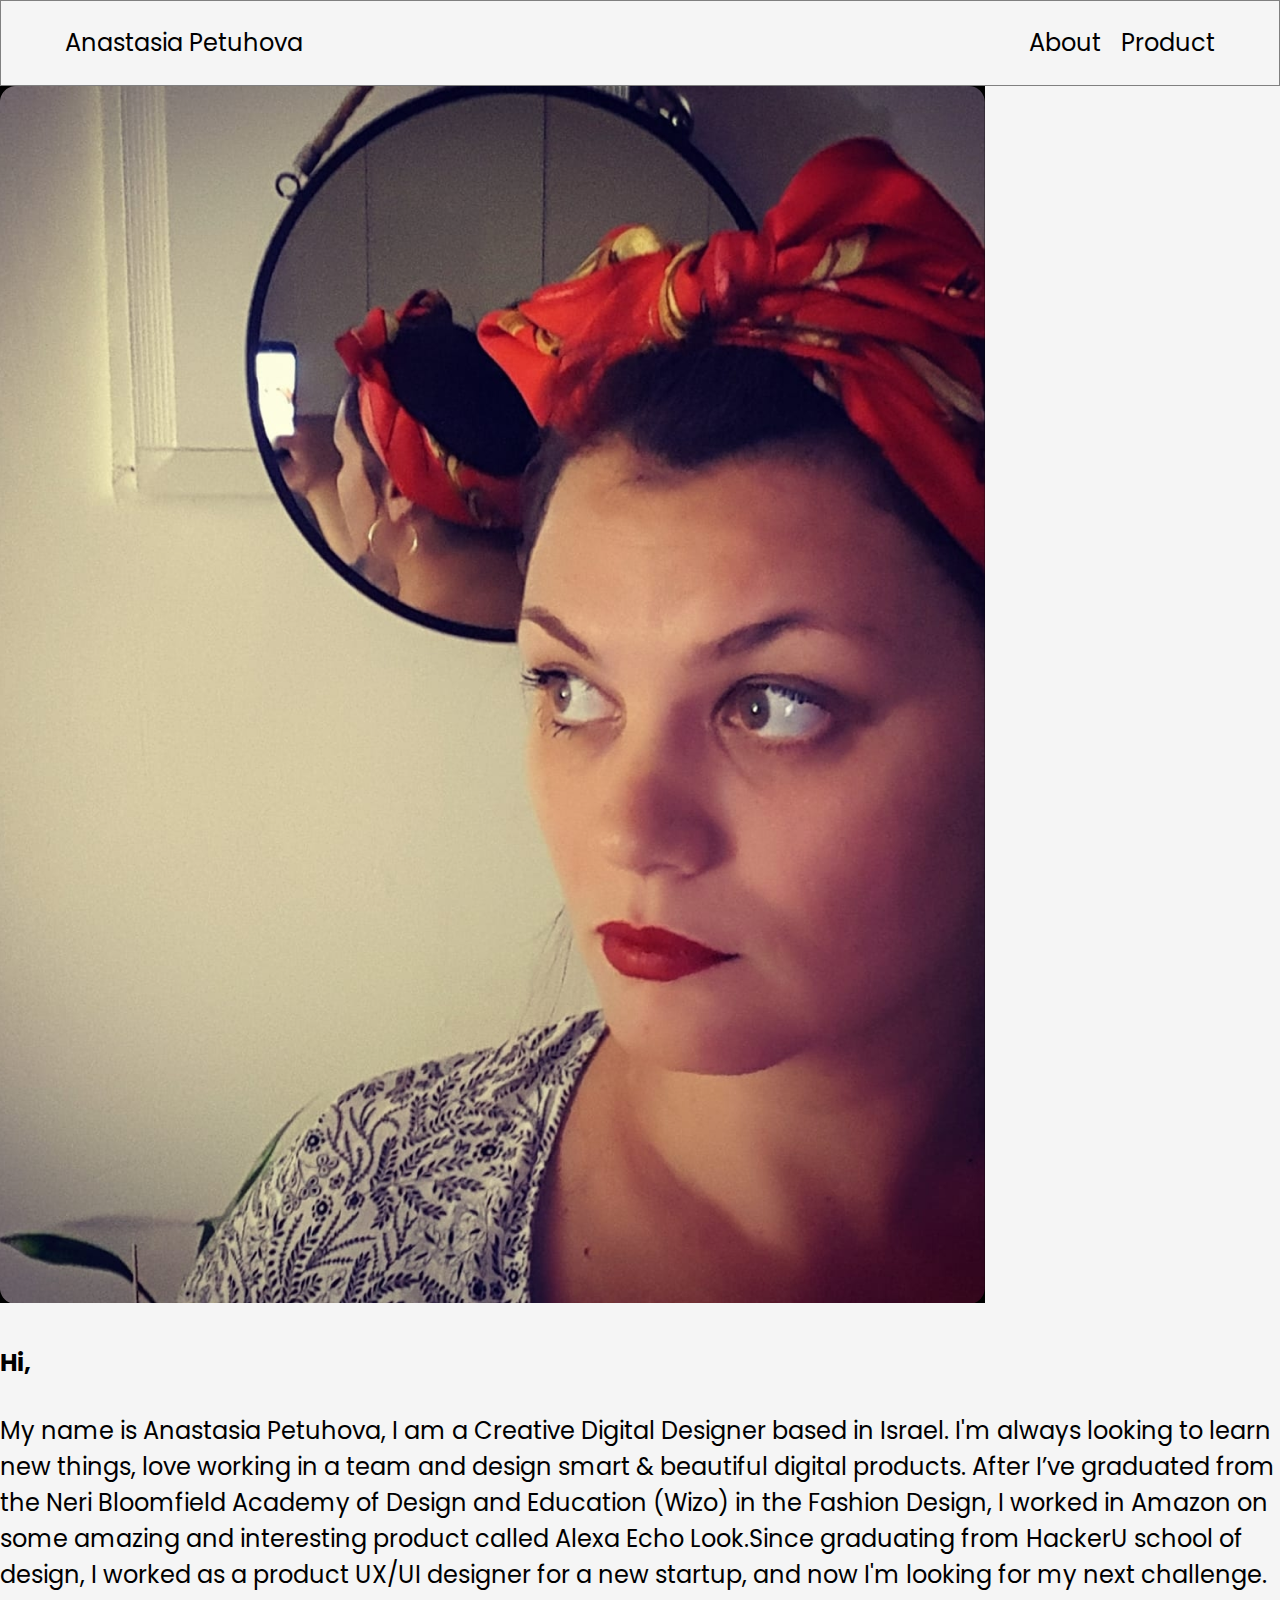
==== about.html @ d78b7982 "init" ====
<!DOCTYPE html>
<html lang="en">
<head>
    <meta charset="UTF-8">
    <meta http-equiv="X-UA-Compatible" content="IE=edge">
    <meta name="viewport" content="width=device-width, initial-scale=1.0">
    <link rel="stylesheet" href="../assets/css/index.css">
    <title>Anastasia Petuhova</title>
</head>
<body>
    <nav class="nav-container">
        <ul class="left-side-nav">
            <li>Anastasia Petuhova</li>
        </ul>
        <ul class="right-side-nav">
            <li>About</li>
            <li>Product</li>
        </ul>
    </nav>

    <section class="main-section">
        <div class="main-section-left">
            <img src="../assets/images/anastasia-main-img.png" alt="">
        </div>
        <div class="main-section-right">
            <h4>Hi,</h4>
            <p>My name is Anastasia Petuhova, I am a Creative Digital Designer based in Israel.
                I'm always looking to learn new things, love working in a team and design smart & beautiful digital products.
                After I’ve graduated from the Neri Bloomfield Academy of Design and Education (Wizo) in the Fashion Design, I worked in Amazon on some amazing and interesting product called Alexa Echo Look.Since graduating from HackerU school of design, I worked as a product UX/UI designer for a new startup, and now I'm looking for my next challenge.</p>
        </div>
    </section>
</body>
</html>
---- assets/css/index.css ----
@import url("https://fonts.googleapis.com/css2?family=Poppins:ital,wght@0,100;0,200;0,300;0,400;0,500;0,600;0,700;0,800;0,900;1,100;1,200;1,300;1,400;1,500;1,600;1,700;1,900&display=swap");
.nav-container {
  display: flex;
  flex-direction: row;
  border: 1px solid grey;
}
.nav-container .left-side-nav {
  flex-direction: row;
  width: 50vw;
  padding: 0px;
}
.nav-container .left-side-nav li {
  padding-left: 10%;
  list-style: none;
}
.nav-container .right-side-nav {
  width: 50vw;
  display: flex;
  flex-direction: row;
  justify-content: flex-end;
  padding: 0px;
}
.nav-container .right-side-nav li:first-child {
  padding-right: 20px;
}
.nav-container .right-side-nav li {
  padding-right: 10%;
  list-style: none;
  text-decoration: none;
  flex-direction: row;
}

.header {
  margin: 5%;
  width: 60vw;
}

.pruduct-card {
  display: flex;
  flex-direction: row;
  margin-bottom: 50px;
  margin-left: 5%;
  margin-right: 5%;
}
.pruduct-card .left-card-container-1 {
  width: 33%;
  height: 20%;
  background-color: #B4B4FF;
}
.pruduct-card .left-card-container-1 img {
  display: flex;
  width: 100%;
  height: 100%;
}
.pruduct-card .right-card-container-1 {
  width: 67%;
  background-color: grey;
}

.pruduct-card .left-card-container-2 {
  width: 67%;
  background-color: grey;
}
.pruduct-card .right-card-container-2 {
  width: 33%;
  height: 20%;
}
.pruduct-card .right-card-container-2 img {
  display: flex;
  width: 100%;
  height: 100%;
}

body {
  margin: 0;
  box-sizing: border-box;
  background-color: #F5F5F5;
  font-family: "Poppins";
  font-style: normal;
  font-weight: 400;
  font-size: 24px;
  line-height: 36px;
}

/*# sourceMappingURL=index.css.map */
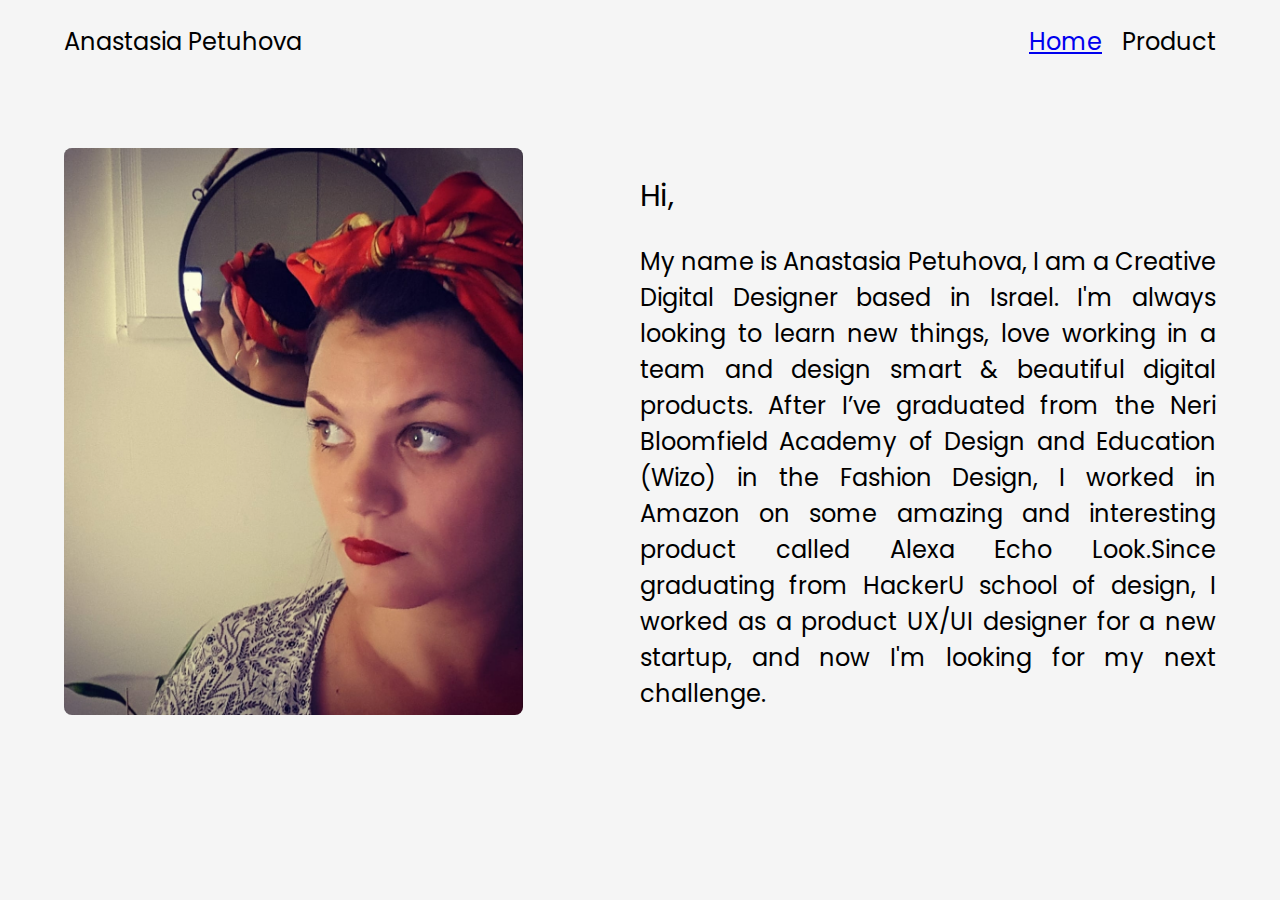
==== commit d409b652: "init" ====
--- a/about.html
+++ b/about.html
@@ -13,7 +13,7 @@
             <li>Anastasia Petuhova</li>
         </ul>
         <ul class="right-side-nav">
-            <li>About</li>
+            <li><a href="./index.html">Home</a> </li>
             <li>Product</li>
         </ul>
     </nav>
@@ -23,7 +23,7 @@
             <img src="../assets/images/anastasia-main-img.png" alt="">
         </div>
         <div class="main-section-right">
-            <h4>Hi,</h4>
+            <p>Hi,</p>
             <p>My name is Anastasia Petuhova, I am a Creative Digital Designer based in Israel.
                 I'm always looking to learn new things, love working in a team and design smart & beautiful digital products.
                 After I’ve graduated from the Neri Bloomfield Academy of Design and Education (Wizo) in the Fashion Design, I worked in Amazon on some amazing and interesting product called Alexa Echo Look.Since graduating from HackerU school of design, I worked as a product UX/UI designer for a new startup, and now I'm looking for my next challenge.</p>
--- a/assets/css/index.css
+++ b/assets/css/index.css
@@ -2,7 +2,6 @@
 .nav-container {
   display: flex;
   flex-direction: row;
-  border: 1px solid grey;
 }
 .nav-container .left-side-nav {
   flex-direction: row;
@@ -30,6 +29,34 @@
   flex-direction: row;
 }
 
+.main-section {
+  box-sizing: border-box;
+  height: 70vh;
+  width: 100vw;
+  display: flex;
+  flex-direction: row;
+  margin-top: 5%;
+}
+.main-section .main-section-left {
+  width: 50vw;
+}
+.main-section .main-section-left img {
+  margin-left: 10%;
+  border-radius: 8px;
+  height: 90%;
+}
+.main-section .main-section-right {
+  width: 50vw;
+}
+.main-section .main-section-right p:first-child {
+  font-size: 30px;
+  padding: 0px;
+}
+.main-section .main-section-right p {
+  margin-right: 10%;
+  text-align: justify;
+}
+
 .header {
   margin: 5%;
   width: 60vw;
@@ -43,29 +70,43 @@
   margin-right: 5%;
 }
 .pruduct-card .left-card-container-1 {
-  width: 33%;
-  height: 20%;
+  width: 49%;
+  height: 40%;
   background-color: #B4B4FF;
+  border-radius: 8px;
 }
 .pruduct-card .left-card-container-1 img {
+  border-radius: 8px;
   display: flex;
   width: 100%;
   height: 100%;
 }
 .pruduct-card .right-card-container-1 {
-  width: 67%;
-  background-color: grey;
+  display: flex;
+  width: 50%;
+  align-items: center;
+  justify-content: flex-start;
+}
+.pruduct-card .right-card-container-1 p {
+  margin-left: 10%;
 }
 
 .pruduct-card .left-card-container-2 {
-  width: 67%;
-  background-color: grey;
+  display: flex;
+  align-items: center;
+  justify-content: flex-end;
+  width: 50%;
+}
+.pruduct-card .left-card-container-2 p {
+  margin-right: 10%;
 }
 .pruduct-card .right-card-container-2 {
-  width: 33%;
+  width: 49%;
   height: 20%;
+  border-radius: 8px;
 }
 .pruduct-card .right-card-container-2 img {
+  border-radius: 8px;
   display: flex;
   width: 100%;
   height: 100%;
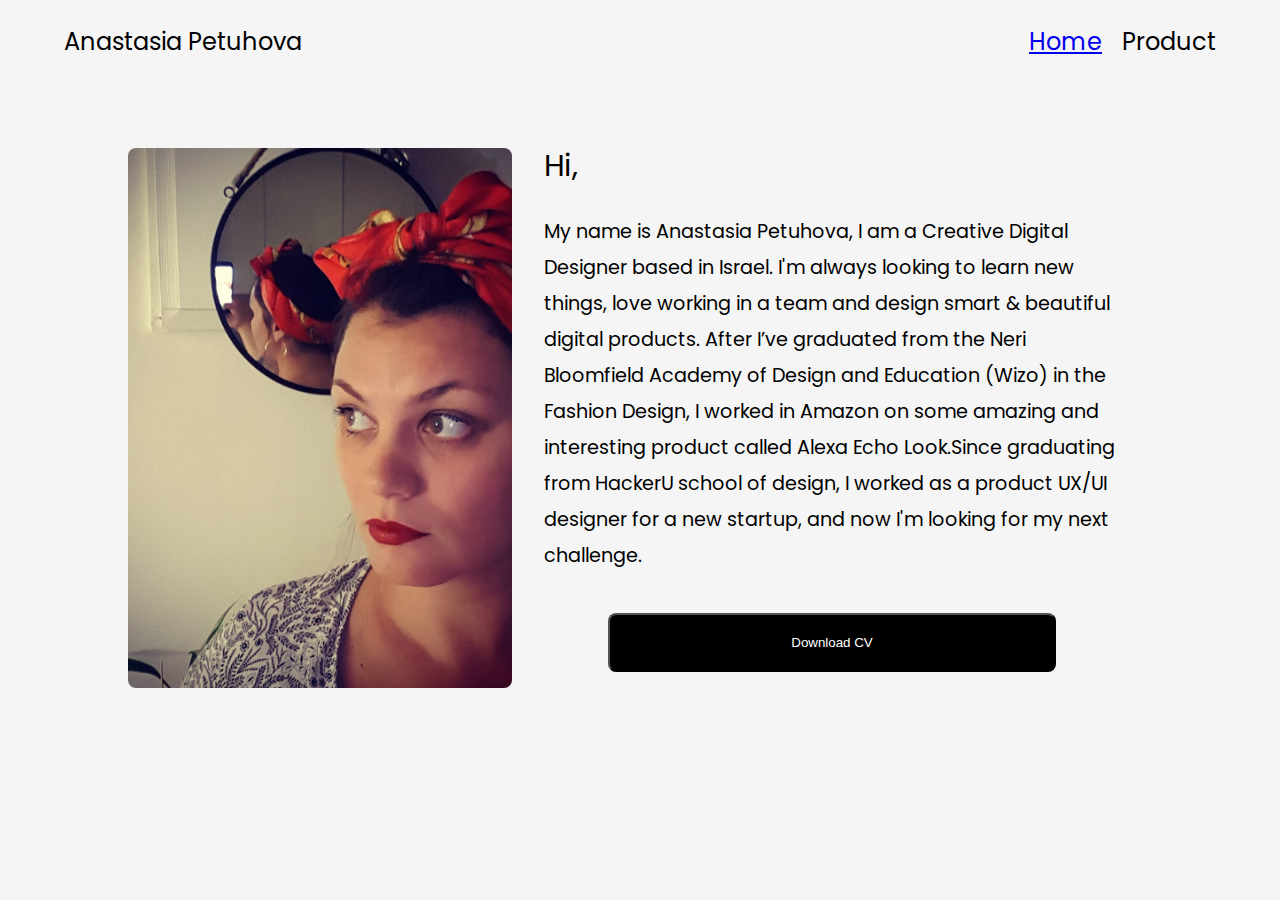
==== commit f31c9479: "init" ====
--- a/about.html
+++ b/about.html
@@ -20,13 +20,15 @@
 
     <section class="main-section">
         <div class="main-section-left">
-            <img src="../assets/images/anastasia-main-img.png" alt="">
+            <!-- <img src="../assets/images/anastasia-main-img.png" alt=""> -->
         </div>
         <div class="main-section-right">
             <p>Hi,</p>
             <p>My name is Anastasia Petuhova, I am a Creative Digital Designer based in Israel.
                 I'm always looking to learn new things, love working in a team and design smart & beautiful digital products.
                 After I’ve graduated from the Neri Bloomfield Academy of Design and Education (Wizo) in the Fashion Design, I worked in Amazon on some amazing and interesting product called Alexa Echo Look.Since graduating from HackerU school of design, I worked as a product UX/UI designer for a new startup, and now I'm looking for my next challenge.</p>
+
+            <button>Download CV</button>
         </div>
     </section>
 </body>
--- a/assets/css/index.css
+++ b/assets/css/index.css
@@ -31,30 +31,49 @@
 
 .main-section {
   box-sizing: border-box;
-  height: 70vh;
-  width: 100vw;
   display: flex;
   flex-direction: row;
   margin-top: 5%;
+  margin-left: 10%;
+  margin-right: 10%;
 }
 .main-section .main-section-left {
-  width: 50vw;
-}
-.main-section .main-section-left img {
-  margin-left: 10%;
+  height: 60vh;
+  max-width: 200vw;
+  min-width: 30vw;
+  display: flex;
+  justify-content: end;
   border-radius: 8px;
-  height: 90%;
+  background-image: url(../images/anastasia-main-img.png);
+  background-position: center;
+  background-size: cover;
+  background-repeat: no-repeat;
 }
 .main-section .main-section-right {
-  width: 50vw;
+  height: 50vh;
+  display: flex;
+  flex-direction: column;
+  align-items: center;
 }
 .main-section .main-section-right p:first-child {
+  display: block;
+  margin-top: 0px;
   font-size: 30px;
   padding: 0px;
 }
 .main-section .main-section-right p {
-  margin-right: 10%;
-  text-align: justify;
+  margin-top: 0px;
+  width: 90%;
+  font-size: 1.5vw;
+  text-align: start;
+}
+.main-section .main-section-right button {
+  margin-top: 20px;
+  padding: 20px;
+  background-color: black;
+  color: white;
+  border-radius: 8px;
+  width: 70%;
 }
 
 .header {
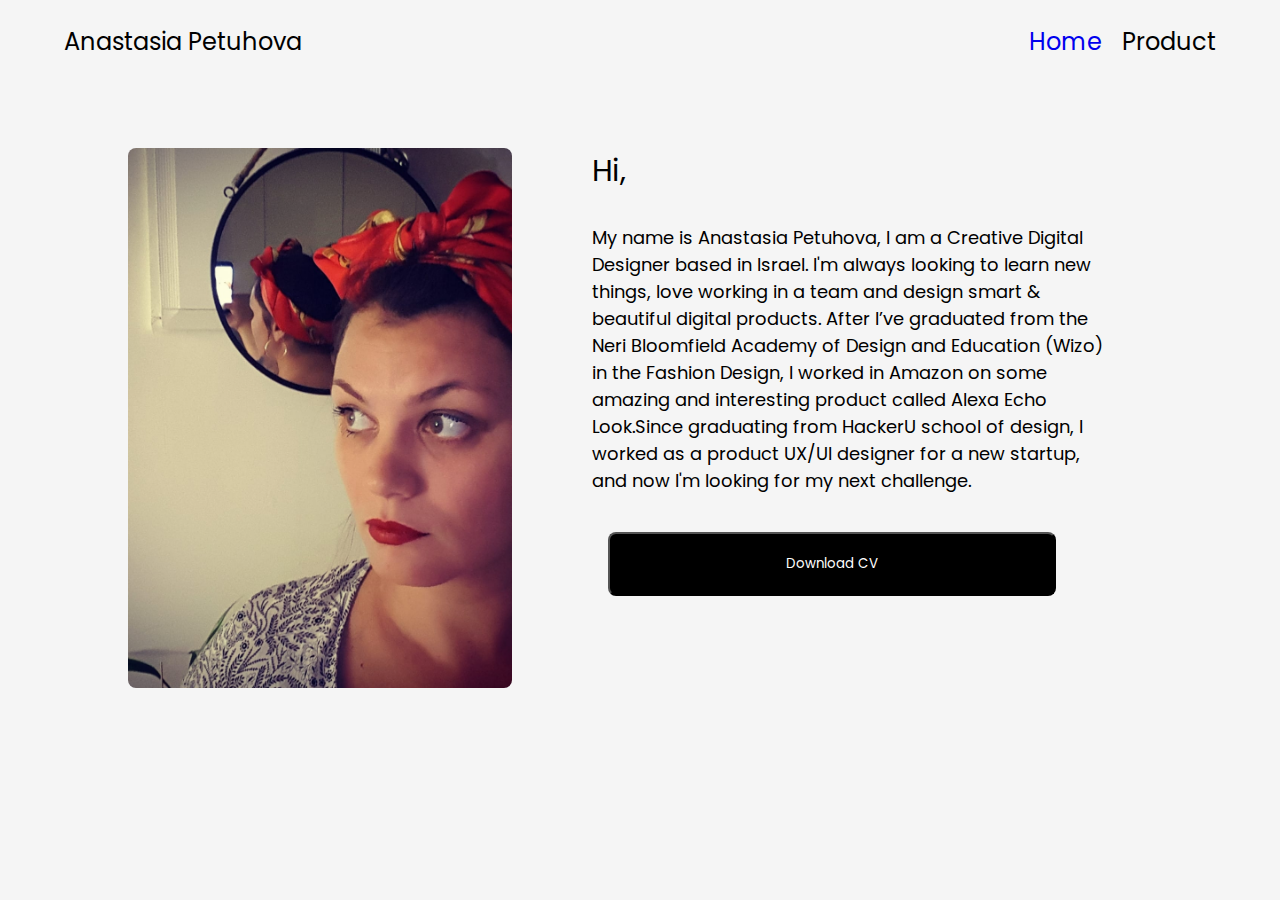
==== commit 6ec93da5: "init" ====
--- a/about.html
+++ b/about.html
@@ -28,7 +28,7 @@
                 I'm always looking to learn new things, love working in a team and design smart & beautiful digital products.
                 After I’ve graduated from the Neri Bloomfield Academy of Design and Education (Wizo) in the Fashion Design, I worked in Amazon on some amazing and interesting product called Alexa Echo Look.Since graduating from HackerU school of design, I worked as a product UX/UI designer for a new startup, and now I'm looking for my next challenge.</p>
 
-            <button>Download CV</button>
+            <button><a href="./assets/files/Anastacia Petuhova CV.pdf">Download CV</a> </button>
         </div>
     </section>
 </body>
--- a/assets/css/index.css
+++ b/assets/css/index.css
@@ -2,6 +2,9 @@
 .nav-container {
   display: flex;
   flex-direction: row;
+}
+.nav-container a:visited {
+  color: black;
 }
 .nav-container .left-side-nav {
   flex-direction: row;
@@ -63,8 +66,9 @@
 }
 .main-section .main-section-right p {
   margin-top: 0px;
-  width: 90%;
-  font-size: 1.5vw;
+  margin-left: 5%;
+  width: 80%;
+  font-size: 1.4vw;
   text-align: start;
 }
 .main-section .main-section-right button {
@@ -74,6 +78,13 @@
   color: white;
   border-radius: 8px;
   width: 70%;
+}
+.main-section .main-section-right a {
+  font-family: poppins;
+  color: white;
+}
+.main-section .main-section-right a:visited {
+  color: white;
 }
 
 .header {
@@ -142,4 +153,12 @@
   line-height: 36px;
 }
 
+a {
+  text-decoration: none;
+}
+
+p {
+  line-height: normal;
+}
+
 /*# sourceMappingURL=index.css.map */
